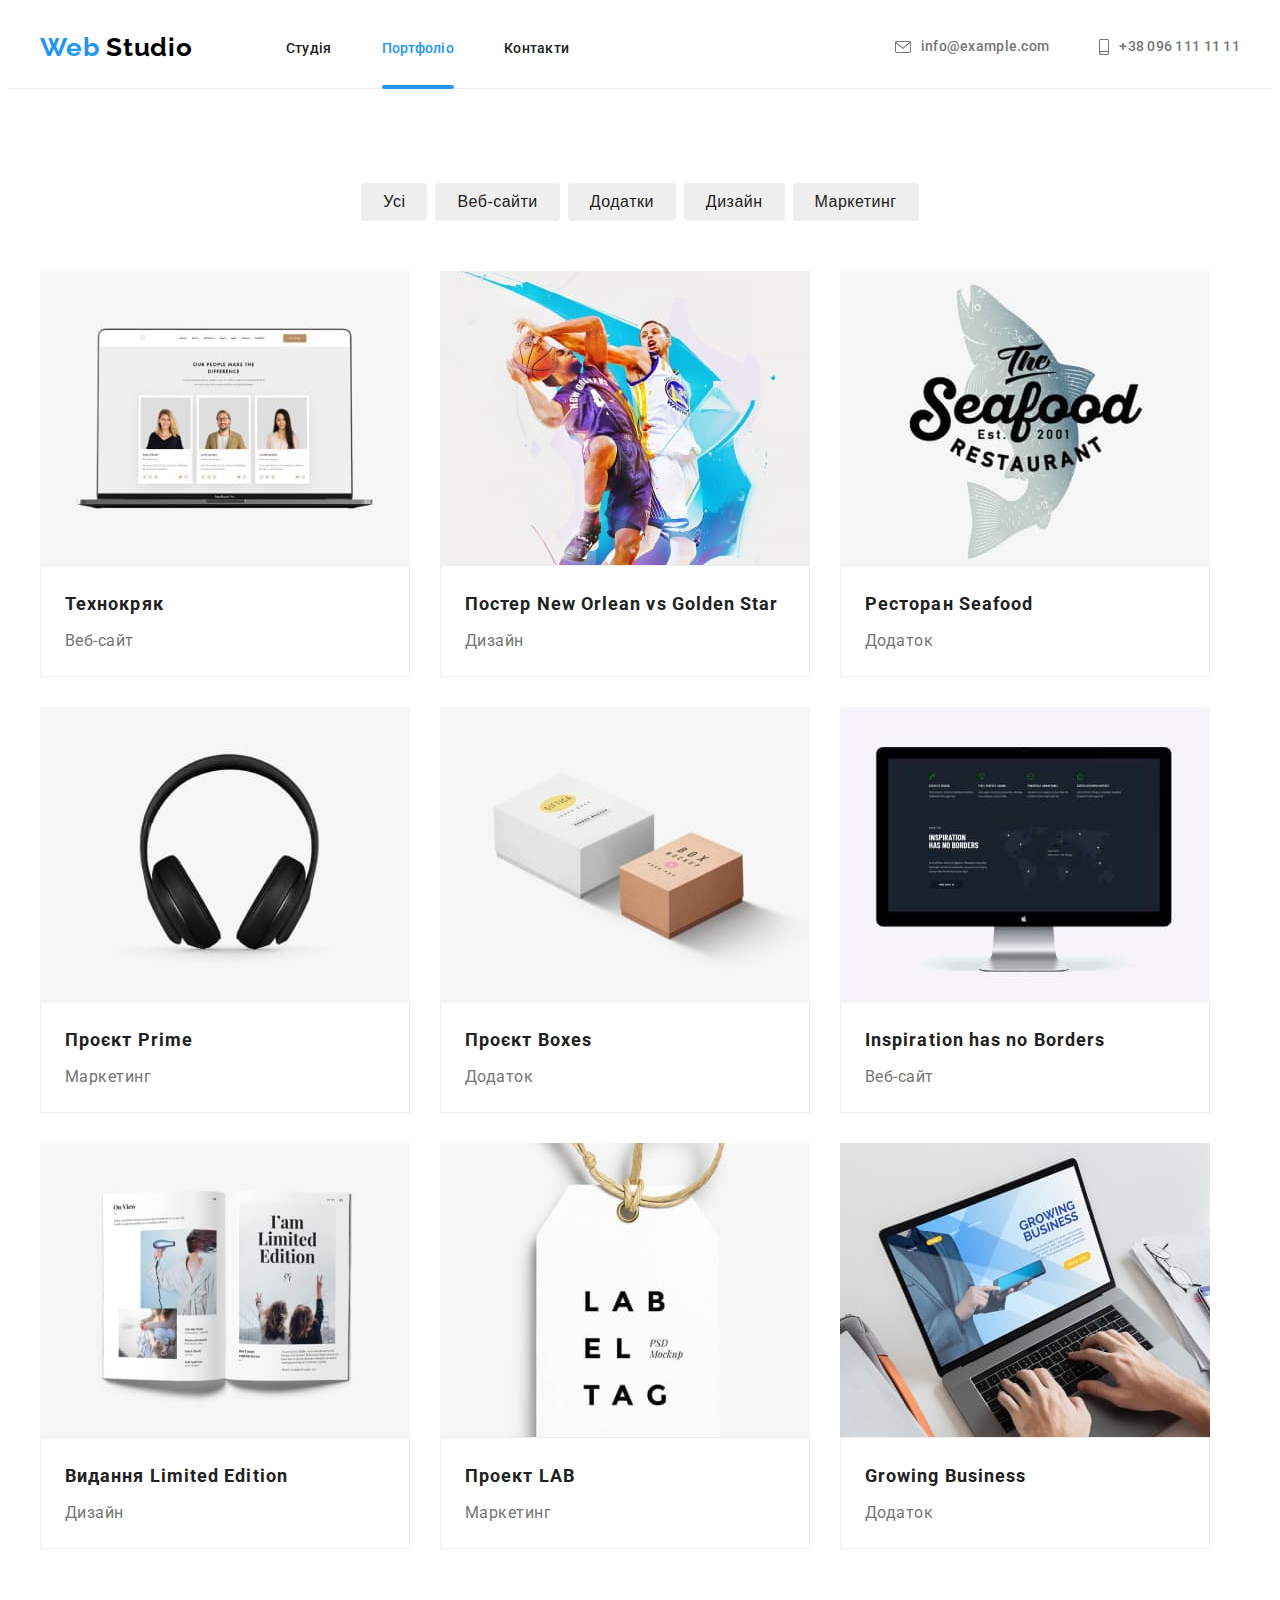
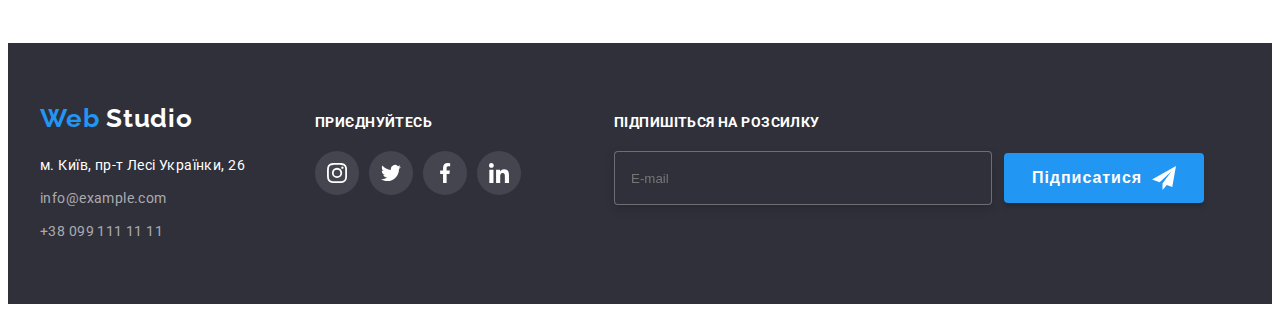
==== portfolio.html @ 5a2a3f29 "for inspection" ====
<!DOCTYPE html>
<html lang="uk">
	<head>
		<meta charset="UTF-8" />
		<meta http-equiv="X-UA-Compatible" content="IE=edge" />
		<meta name="viewport" content="width=device-width, initial-scale=1.0" />
		<title>Портфоліо</title>

		<!--Шрифти-->
		<link rel="preconnect" href="https://fonts.googleapis.com" />
		<link rel="preconnect" href="https://fonts.gstatic.com" crossorigin />
		<link
			href="https://fonts.googleapis.com/css2?family=Raleway:wght@700&family=Roboto:wght@400;500;700;900&display=swap"
			rel="stylesheet"
		/>

		<!-- Нормалізатор стилів modern-normalize -->
		<link
			rel="stylesheet"
			href="https://cdnjs.cloudflare.com/ajax/libs/modern-normalize/1.1.0/modern-normalize.min.css"
			integrity="sha512-wpPYUAdjBVSE4KJnH1VR1HeZfpl1ub8YT/NKx4PuQ5NmX2tKuGu6U/JRp5y+Y8XG2tV+wKQpNHVUX03MfMFn9Q=="
			crossorigin="anonymous"
			referrerpolicy="no-referrer"
		/>

		<!--Кастомні стилі-->
		<link rel="stylesheet" href="./css/styles.css" />
	</head>
	<body>
		<!--Cекція header-->
		<header class="header">
			<div class="container">
				<a href="" class="header-logo link">
					Web
					<span class="header-colortext">Studio</span>
				</a>
				<nav class="header-nav">
					<ul class="header-list list">
						<li class="header-item">
							<a href="./index.html" class="header-link link">Студія</a>
						</li>
						<li class="header-item">
							<a href="./portfolio.html" class="header-link link current">Портфоліо</a>
						</li>
						<li class="header-item">
							<a href="" class="header-link link">Контакти</a>
						</li>
					</ul>
				</nav>
				<ul class="header-group list">
					<li class="header-group-item">
						<a href="mailto:info@example.com" class="header-contact link">
							<svg class="header-soc-icon" width="16" height="12">
								<use href="./images/about-4/icons.svg#icon-envelope"></use>
							</svg>
							info@example.com
						</a>
					</li>
					<li class="header-group-item">
						<a href="tell:+380961111111" class="header-tel link">
							<svg class="header-soc-icon" width="10" height="16">
								<use href="./images/about-4/icons.svg#icon-smartphone"></use>
							</svg>
							+38 096 111 11 11
						</a>
					</li>
				</ul>
			</div>
		</header>

		<!--Блок унікального контенту на сторінці-->
		<main>
			<!--Cекція information-->
			<section class="section">
				<div class="container">
					<h1 class="visually-hidden">Джерела інформації компанії</h1>
					<ul class="filter list">
						<li class="filter-item">
							<button type="button" class="filter-btn">Усі</button>
						</li>
						<li class="filter-item">
							<button type="button" class="filter-btn">Веб-сайти</button>
						</li>
						<li class="filter-item">
							<button type="button" class="filter-btn">Додатки</button>
						</li>
						<li class="filter-item">
							<button type="button" class="filter-btn">Дизайн</button>
						</li>
						<li class="filter-item">
							<button type="button" class="filter-btn">Маркетинг</button>
						</li>
					</ul>
					<ul class="gallery list">
						<li class="gallery-item">
							<a href="" class="gallery-link link">
								<div class="gallery-top-wrap">
									<img src="./images/about-3/img-1.jpg" alt="фото технокряк" width="370" height="294" />
									<p class="gallery-top-text">
										Ресурс пропонує комплексні пропозиції з різним рівнем функціоналу та сервісів. Все це дозволить
										відвідувачу отримати вичерпні відомості про компанію чи приватну особу.
									</p>
								</div>
								<div class="gallery-content">
									<h2 class="gallery-title">Технокряк</h2>
									<p class="gallery-text">Веб-сайт</p>
								</div>
							</a>
						</li>
						<li class="gallery-item">
							<a href="" class="gallery-link link">
								<div class="gallery-top-wrap">
									<img
										src="./images/about-3/img-2.jpg"
										alt="фото Постер New Orlean vs Golden Star"
										width="370"
										height="294"
									/>
									<p class="gallery-top-text">
										Ресурс пропонує комплексні пропозиції з різним рівнем функціоналу та сервісів. Все це дозволить
										відвідувачу отримати вичерпні відомості про компанію чи приватну особу.
									</p>
								</div>
								<div class="gallery-content">
									<h2 class="gallery-title">Постер New Orlean vs Golden Star</h2>
									<p class="gallery-text">Дизайн</p>
								</div>
							</a>
						</li>
						<li class="gallery-item">
							<a href="" class="gallery-link link">
								<div class="gallery-top-wrap">
									<img src="./images/about-3/img-3.jpg" alt="фото Ресторан Seafood" width="370" height="294" />
									<p class="gallery-top-text">
										Ресурс пропонує комплексні пропозиції з різним рівнем функціоналу та сервісів. Все це дозволить
										відвідувачу отримати вичерпні відомості про компанію чи приватну особу.
									</p>
								</div>
								<div class="gallery-content">
									<h2 class="gallery-title">Ресторан Seafood</h2>
									<p class="gallery-text">Додаток</p>
								</div>
							</a>
						</li>
						<li class="gallery-item">
							<a href="" class="gallery-link link">
								<div class="gallery-top-wrap">
									<img src="./images/about-3/img-4.jpg" alt="фото Проєкт Prime" width="370" height="294" />
									<p class="gallery-top-text">
										Ресурс пропонує комплексні пропозиції з різним рівнем функціоналу та сервісів. Все це дозволить
										відвідувачу отримати вичерпні відомості про компанію чи приватну особу.
									</p>
								</div>
								<div class="gallery-content">
									<h2 class="gallery-title">Проєкт Prime</h2>
									<p class="gallery-text">Маркетинг</p>
								</div>
							</a>
						</li>
						<li class="gallery-item">
							<a href="" class="gallery-link link">
								<div class="gallery-top-wrap">
									<img src="./images/about-3/img-5.jpg" alt="фото Проєкт Boxes" width="370" height="294" />
									<p class="gallery-top-text">
										Ресурс пропонує комплексні пропозиції з різним рівнем функціоналу та сервісів. Все це дозволить
										відвідувачу отримати вичерпні відомості про компанію чи приватну особу.
									</p>
								</div>
								<div class="gallery-content">
									<h2 class="gallery-title">Проєкт Boxes</h2>
									<p class="gallery-text">Додаток</p>
								</div>
							</a>
						</li>
						<li class="gallery-item">
							<a href="" class="gallery-link link">
								<div class="gallery-top-wrap">
									<img
										src="./images/about-3/img-6.jpg"
										alt="фото Inspiration has no Borders"
										width="370"
										height="294"
									/>
									<p class="gallery-top-text">
										Ресурс пропонує комплексні пропозиції з різним рівнем функціоналу та сервісів. Все це дозволить
										відвідувачу отримати вичерпні відомості про компанію чи приватну особу.
									</p>
								</div>
								<div class="gallery-content">
									<h2 class="gallery-title">Inspiration has no Borders</h2>
									<p class="gallery-text">Веб-сайт</p>
								</div>
							</a>
						</li>
						<li class="gallery-item">
							<a href="" class="gallery-link link">
								<div class="gallery-top-wrap">
									<img src="./images/about-3/img-7.jpg" alt="фото Видання Limited Edition" width="370" height="294" />
									<p class="gallery-top-text">
										Ресурс пропонує комплексні пропозиції з різним рівнем функціоналу та сервісів. Все це дозволить
										відвідувачу отримати вичерпні відомості про компанію чи приватну особу.
									</p>
								</div>
								<div class="gallery-content">
									<h2 class="gallery-title">Видання Limited Edition</h2>
									<p class="gallery-text">Дизайн</p>
								</div>
							</a>
						</li>
						<li class="gallery-item">
							<a href="" class="gallery-link link">
								<div class="gallery-top-wrap">
									<img src="./images/about-3/img-8.jpg" alt="фото Проект LAB" width="370" height="294" />
									<p class="gallery-top-text">
										Ресурс пропонує комплексні пропозиції з різним рівнем функціоналу та сервісів. Все це дозволить
										відвідувачу отримати вичерпні відомості про компанію чи приватну особу.
									</p>
								</div>
								<div class="gallery-content">
									<h2 class="gallery-title">Проект LAB</h2>
									<p class="gallery-text">Маркетинг</p>
								</div>
							</a>
						</li>
						<li class="gallery-item">
							<a href="" class="gallery-link link">
								<div class="gallery-top-wrap">
									<img src="./images/about-3/img-9.jpg" alt="фото Growing Business" width="370" height="294" />
									<p class="gallery-top-text">
										Ресурс пропонує комплексні пропозиції з різним рівнем функціоналу та сервісів. Все це дозволить
										відвідувачу отримати вичерпні відомості про компанію чи приватну особу.
									</p>
								</div>
								<div class="gallery-content">
									<h2 class="gallery-title">Growing Business</h2>
									<p class="gallery-text">Додаток</p>
								</div>
							</a>
						</li>
					</ul>
				</div>
			</section>
		</main>

		<!--Cекція footer-->
		<footer class="footer">
			<div class="container">
				<div class="footer-conect">
					<a href="" class="footer-logo link">
						Web
						<span class="footer-colortext">Studio</span>
					</a>
					<address class="footer-address">
						<ul class="footer-list list">
							<li class="footer-item">
								<a href="" class="footer-link link">м. Київ, пр-т Лесі Українки, 26</a>
							</li>
							<li class="footer-item">
								<a href="mailto:info@example.com" class="footer-contact link">info@example.com</a>
							</li>
							<li class="footer-item">
								<a href="tel:+380991111111" class="footer-contact link">+38 099 111 11 11</a>
							</li>
						</ul>
					</address>
				</div>
				<div class="footer-soc">
					<h3 class="footer-soc-title">Приєднуйтесь</h3>
					<ul class="footer-soc-list list">
						<li class="footer-soc-item">
							<a href="" class="footer-soc-link link">
								<svg class="footer-soc-icon" width="20" height="20">
									<use href="./images/about-4/icons.svg#icon-instagram"></use>
								</svg>
							</a>
						</li>
						<li class="footer-soc-item">
							<a href="" class="footer-soc-link link">
								<svg class="footer-soc-icon" width="20" height="20">
									<use href="./images/about-4/icons.svg#icon-twitter"></use>
								</svg>
							</a>
						</li>
						<li class="footer-soc-item">
							<a href="" class="footer-soc-link link">
								<svg class="footer-soc-icon" width="20" height="20">
									<use href="./images/about-4/icons.svg#icon-facebook"></use>
								</svg>
							</a>
						</li>
						<li class="footer-soc-item">
							<a href="" class="footer-soc-link link">
								<svg class="footer-soc-icon" width="20" height="20">
									<use href="./images/about-4/icons.svg#icon-linkedin"></use>
								</svg>
							</a>
						</li>
					</ul>
				</div>
				<div class="footer-subscription">
					<h2 class="footer-subscription-title">Підпишіться на розсилку</h2>
					<div class="footer-subscription-form">
						<label class="footer-subscription-lable" for="user-email"></label>
						<input
							class="footer-subscription-input"
							type="email"
							name="user-email"
							id="user-email"
							placeholder="E-mail"
						/>
						<button class="footer-subscription-button" type="submit">
							Підписатися
							<svg class="footer-subscription-icon" width="24" height="24">
								<use href="./images/about-4/icons.svg#icon-send"></use>
							</svg>
						</button>
					</div>
				</div>
			</div>
		</footer>
	</body>
</html>
---- css/styles.css ----
:root {
	--main-title-color: #212121;
	--main-text-color: #757575;
	--main-contact-color: #757575;
	--main-tel-color: #757575;
	--main-logo-color: #2196f3;
	--main-color: #ffffff;
	--fill-color: #ffffff;
	--hover-focus-color: #2196f3;
	--hero-footer-background-color: #2f303a;
	--typical-lh: 1.14;
	--transition: 250ms cubic-bezier(0.4, 0, 0.2, 1);
}

p,
h1,
h2,
h3,
h4,
h5,
h6 {
	margin: 0;
}

ul {
	margin: 0;
	padding-left: 0;
}

button {
	cursor: pointer;
}

address {
	font-style: normal;
}
img {
	display: block;
	max-width: 100%;
	height: auto;
}

body {
	font-family: "Roboto", sans-serif;
}

.list {
	list-style: none;
}

.link {
	text-decoration: none;
}

.container {
	width: 1200px;
	padding-left: 15px;
	padding-right: 15px;
	margin-left: auto;
	margin-right: auto;
	/* outline: 2px solid red; */
}

.visually-hidden {
	position: absolute;
	white-space: nowrap;
	width: 1px;
	height: 1px;
	overflow: hidden;
	border: 0;
	padding: 0;
	clip: rect(0 0 0 0);
	clip-path: inset(50%);
	margin: -1px;
}

.title {
	font-weight: 700;
	font-size: 36px;
	line-height: 1.16;
	text-align: center;
	letter-spacing: 0.03em;
}

.section {
	padding-top: 94px;
	padding-bottom: 94px;
}

/* ----------------Секція header------------ */

.header {
	padding-top: 24px;
	padding-bottom: 25px;
	border-bottom: 1px solid #ececec;
}

.header-list {
	display: flex;
	column-gap: 50px;
}

.header .container {
	display: flex;
	align-items: center;
}

.header-group {
	display: flex;
	margin-left: auto;
}

.header-logo {
	font-family: "Raleway", sans-serif;
	font-weight: 700;
	font-size: 26px;
	line-height: 1.19;
	letter-spacing: 0.03em;
	color: var(--main-logo-color);
	margin-right: 93px;
}

.header-colortext {
	color: #000000;
}

.header-link {
	font-weight: 500;
	font-size: 14px;
	line-height: var(--typical-lh);
	letter-spacing: 0.02em;
	color: #212121;
	transition: color var(--transition);
	padding-bottom: 32px;
	padding-top: 32px;
	position: relative;
}

.current {
	color: #2196f3;
}

.header-link.current::after {
	content: "";
	position: absolute;
	width: 100%;
	height: 4px;
	background-color: #2196f3;
	border-radius: 2px;
	display: block;
	left: 0;
	bottom: -1px;
}

.header-contact {
	font-weight: 500;
	font-size: 14px;
	line-height: var(--typical-lh);
	letter-spacing: 0.02em;
	color: var(--main-contact-color);
	display: flex;
	align-items: center;
	transition: color var(--transition);
}

.header-tel {
	font-weight: 500;
	font-size: 14px;
	line-height: var(--typical-lh);
	letter-spacing: 0.02em;
	color: var(--main-tel-color);
	display: flex;
	align-items: center;
	transition: color var(--transition);
}

.header-group-item:not(:last-child) {
	margin-right: 50px;
}

.header-link:hover,
.header-link:focus {
	color: var(--hover-focus-color);
}

.header-contact:hover,
.header-contact:focus {
	color: var(--hover-focus-color);
}

.header-contact:hover .header-soc-icon,
.header-contact:focus .header-soc-icon {
	fill: currentColor;
}

.header-tel:hover,
.header-tel:focus {
	color: var(--hover-focus-color);
}

.header-tel:hover .header-soc-icon,
.header-tel:focus .header-soc-icon {
	fill: currentColor;
}

.header-soc-icon {
	margin-right: 10px;
	fill: var(--main-contact-color);
}

/* --------------Секція hero------------- */

.hero {
	background-image: linear-gradient(rgba(47, 48, 58, 0.4), rgba(47, 48, 58, 0.4)), url(../images/about-4/Img.jpg);
	background-repeat: no-repeat;
	background-position: center;
	background-size: cover;
	max-width: 1600px;
	margin: 0 auto;
	padding-top: 200px;
	padding-bottom: 200px;
}

.hero-title {
	font-weight: 900;
	font-size: 44px;
	line-height: 1.36;
	text-align: center;
	letter-spacing: 0.06em;
	text-transform: uppercase;
	color: var(--main-color);
	max-width: 696px;
	margin: 0 auto;
}

.hero-btn {
	min-width: 216px;
	height: 50px;
	font-family: inherit;
	font-weight: 700;
	font-size: 16px;
	line-height: 1.88;
	display: flex;
	align-items: center;
	text-align: center;
	letter-spacing: 0.06em;
	color: var(--main-color);
	background-color: #2196f3;
	cursor: pointer;
	display: block;
	margin: 0 auto;
	margin-top: 30px;
	box-shadow: 0px 4px 4px rgba(0, 0, 0, 0.15);
	border-radius: 4px;
	border: transparent;
}

/* --------------Cекція about------------- */

.about-list {
	display: flex;
	column-gap: 30px;
}

.about-soc-link {
	width: 270px;
	height: 120px;
	border-radius: 4px;
	background-color: #f5f4fa;
	display: flex;
	align-items: center;
	justify-content: center;
}

.about-soc-icon {
	fill: #212121;
}

.about-list {
	display: flex;
	justify-content: center;
}

.about-title {
	font-weight: 700;
	font-size: 14px;
	line-height: var(--typical-lh);
	letter-spacing: 0.03em;
	text-transform: uppercase;
	color: var(--main-title-color);
	margin-bottom: 10px;
	margin-top: 30px;
}

.about-text {
	font-size: 14px;
	line-height: 1.71;
	letter-spacing: 0.03em;
	color: var(--main-text-color);
}

.about-item {
	max-width: 270px;
}

/* -----------Cекція employment------------ */

.employment-list {
	display: flex;
	column-gap: 30px;
}

.employment {
	padding-top: 0;
}

.employment-title {
	color: var(--main-title-color);
	margin-bottom: 50px;
}

.employment-item {
	position: relative;
}

.employment-bottom-title {
	font-weight: 700;
	font-size: 14px;
	line-height: 1.14;
	letter-spacing: 0.03em;
	text-transform: uppercase;
	color: var(--main-color);
	bottom: 0;
	position: absolute;
	width: 370px;
	height: 70px;
	background-color: rgba(47, 48, 58, 0.8);
	display: flex;
	align-items: center;
	justify-content: center;
}

/* -----------Cекція portfolio--------- */

.portfolio {
	background-color: #f5f4fa;
	max-width: 1600px;
	margin: 0 auto;
}

.portfolio-title {
	color: var(--main-title-color);
	margin-bottom: 50px;
}

.portfolio-list {
	display: flex;
	column-gap: 30px;
}

.portfolio-item {
	width: calc((100% - 30px) / 4);
	border-radius: 0px 0px 4px 4px;
	box-shadow: 0px 1px 3px rgba(0, 0, 0, 0.12), 0px 1px 1px rgba(0, 0, 0, 0.14), 0px 2px 1px rgba(0, 0, 0, 0.2);
	background-color: #ffffff;
}

.portfolio-conect {
	padding-top: 30px;
	padding-bottom: 30px;
}

.portfolio-title-name {
	font-weight: 500;
	font-size: 16px;
	line-height: 1.18;
	text-align: center;
	letter-spacing: 0.03em;
	color: var(--main-title-color);
}

.portfolio-text {
	font-size: 16px;
	line-height: 1.18;
	text-align: center;
	letter-spacing: 0.03em;
	color: var(--main-text-color);
	margin-top: 10px;
	margin-bottom: 16px;
}

.portfolio-soc {
	display: flex;
	justify-content: center;
	gap: 10px;
}

.portfolio-soc-link {
	width: 44px;
	height: 44px;
	border-radius: 50%;
	background-color: #ffffff;
	display: flex;
	align-items: center;
	justify-content: center;
	transition: background-color var(--transition);
}

.portfolio-soc-icon {
	fill: #afb1b8;
	transition: fill var(--transition);
}

.portfolio-soc-link:hover,
.portfolio-soc-link:focus {
	background-color: #2196f3;
}

.portfolio-soc-link:hover .portfolio-soc-icon,
.portfolio-soc-link:focus .portfolio-soc-icon {
	fill: var(--fill-color);
}

/* ----------------Секція customers-------------- */

.customers-title {
	margin-bottom: 50px;
}

.customers-list {
	display: flex;
}

.customers-item:not(:last-child) {
	margin-right: 30px;
}

.customers-soc-link {
	width: 170px;
	height: 92px;
	border: 1px solid #afb1b8;
	border-radius: 4px;
	display: flex;
	align-items: center;
	justify-content: center;
	transition: border-color var(--transition);
}

.customers-soc-link:hover,
.customers-soc-link:focus {
	border-color: var(--hover-focus-color);
}

.customers-soc-icon {
	fill: #afb1b8;
	transition: fill var(--transition);
}

.customers-soc-link:hover .customers-soc-icon,
.customers-soc-link:focus .customers-soc-icon {
	fill: var(--hover-focus-color);
}

/* ----------------Cекція footer------------------- */

.footer {
	background-color: var(--hero-footer-background-color);
	padding-top: 60px;
	padding-bottom: 60px;
}

.footer .container {
	display: flex;
	align-items: baseline;
}

.footer-logo {
	font-family: "Raleway", sans-serif;
	font-weight: 700;
	font-size: 26px;
	line-height: 1.19;
	letter-spacing: 0.03em;
	color: var(--main-logo-color);
}

.footer-colortext {
	color: var(--main-color);
}

.footer-address {
	font-style: normal;
}

.footer-link {
	font-size: 14px;
	line-height: 1.71;
	letter-spacing: 0.03em;
	color: var(--main-color);
}

.footer-contact {
	font-size: 14px;
	line-height: 1.71;
	letter-spacing: 0.03em;
	color: rgba(255, 255, 255, 0.6);
}

.footer-item {
	margin-top: 20px;
}

.footer-item:not(:first-child) {
	margin-top: 9px;
}

.footer-soc {
	margin-left: 70px;
}

.footer-soc-title {
	font-weight: 700;
	font-size: 14px;
	line-height: 1.14;
	letter-spacing: 0.03em;
	text-transform: uppercase;
	color: var(--main-color);
	margin-bottom: 20px;
}

.footer-soc-list {
	display: flex;
	justify-content: center;
	gap: 10px;
}

.footer-soc-link {
	width: 44px;
	height: 44px;
	border-radius: 50%;
	background-color: rgba(255, 255, 255, 0.1);
	display: flex;
	align-items: center;
	justify-content: center;
	transition: background-color var(--transition);
}

.footer-soc-icon {
	fill: var(--fill-color);
	transition: fill var(--transition);
}

.footer-soc-link:hover,
.footer-soc-link:focus {
	background-color: #2196f3;
}

.footer-soc-link:hover .footer-soc-icon,
.footer-soc-link:focus .footer-soc-icon {
	fill: var(--fill-color);
}

.footer-subscription {
	margin-left: 93px;
}

.footer-subscription-title {
	font-weight: 700;
	font-size: 14px;
	line-height: 1.14;
	letter-spacing: 0.03em;
	text-transform: uppercase;
	color: var(--main-color);
	margin-bottom: 20px;
}

.footer-subscription-input {
	width: 358px;
	height: 50px;
	border: 1px solid rgba(255, 255, 255, 0.3);
	filter: drop-shadow(0px 4px 4px rgba(0, 0, 0, 0.15));
	border-radius: 4px;
	background-color: #2f303a;
	padding-left: 16px;
}

.footer-subscription-input:focus {
	outline-color: #2196f3;
}

.footer-subscription-form {
	display: flex;
	align-items: center;
	justify-content: center;
}

.footer-subscription-button {
	width: 200px;
	height: 50px;
	background-color: #2196f3;
	font-weight: 700;
	font-size: 16px;
	line-height: 1.88;
	letter-spacing: 0.06em;
	color: var(--main-color);
	border: transparent;
	border-radius: 4px;
	box-shadow: 0px 4px 4px rgba(0, 0, 0, 0.15);
	margin-left: 12px;
	display: flex;
	align-items: center;
	justify-content: center;
}

.footer-subscription-icon {
	fill: var(--fill-color);
	margin-left: 10px;
}

/* -----------------Портфоліо (другий макет)------------ */

.filter-btn {
	font-weight: 500;
	font-size: 16px;
	line-height: 1.62;
	text-align: center;
	letter-spacing: 0.03em;
	color: #212121;
	border: transparent;
	border-radius: 4px;
	padding: 6px 22px;
	transition: background-color var(--transition), color var(--transition), box-shadow var(--transition);
}

.filter-btn:hover,
.filter-btn:focus {
	background-color: #2196f3;
	color: var(--fill-color);
	box-shadow: 0px 3px 1px rgba(0, 0, 0, 0.1), 0px 1px 2px rgba(0, 0, 0, 0.08), 0px 2px 2px rgba(0, 0, 0, 0.12);
}

.gallery-title {
	font-weight: 700;
	font-size: 18px;
	line-height: 2;
	letter-spacing: 0.06em;
	color: var(--main-title-color);
}

.gallery-text {
	font-size: 16px;
	line-height: 1.88;
	letter-spacing: 0.03em;
	color: var(--main-text-color);
	margin-top: 4px;
}

.filter {
	display: flex;
	flex-wrap: wrap;
	gap: 8px;
	justify-content: center;
	margin-bottom: 50px;
}

.gallery {
	display: flex;
	flex-wrap: wrap;
	gap: 30px;
}

.gallery-link:hover,
.gallery-link:focus {
	box-shadow: 0px 1px 1px rgba(0, 0, 0, 0.12), 0px 4px 4px rgba(0, 0, 0, 0.06), 1px 4px 6px rgba(0, 0, 0, 0.16);
}

.gallery-link {
	display: block;
	transition: box-shadow var(--transition);
}

.gallery-content {
	padding: 20px 24px 20px 24px;
	border: 1px solid #eeeeee;
}

.gallery-link:hover .gallery-top-text,
.gallery-link:focus .gallery-top-text {
	transform: translateY(0);
}

.gallery-top-wrap {
	position: relative;
	overflow: hidden;
}

.gallery-top-text {
	font-weight: 400;
	font-size: 18px;
	line-height: 1.56;
	letter-spacing: 0.03em;
	color: var(--main-color);
	background-color: rgba(33, 150, 243, 0.9);
	position: absolute;
	top: 0;
	left: 0;
	padding: 63px 24px;
	transform: translateY(100%);
	transition: transform var(--transition);
}

/* -------------- Модальне вікно -----------------------*/

.backdrop {
	position: fixed;
	top: 0;
	width: 100%;
	height: 100%;
	background-color: rgba(0, 0, 0, 0.2);
	transition: opacity 500ms linear, visibility 500ms;
}

.modal {
	position: absolute;
	width: 528px;
	height: 581px;
	left: 50%;
	top: 50%;
	transform: translate(-50%, -50%);
	background-color: #ffffff;
	border-radius: 4px;
	box-shadow: 0px 1px 3px rgba(0, 0, 0, 0.12), 0px 1px 1px rgba(0, 0, 0, 0.14), 0px 2px 1px rgba(0, 0, 0, 0.2);
	padding: 40px 39px 40px 41px;
}

.modal-close {
	position: absolute;
	right: 8px;
	top: 8px;
	width: 30px;
	height: 30px;
	border: 1px solid rgba(0, 0, 0, 0.1);
	border-radius: 50%;
	background-color: transparent;
	display: flex;
	align-items: center;
	justify-content: center;
}

.modal-title {
	font-weight: 700;
	font-size: 20px;
	line-height: 1.15;
	text-align: center;
	letter-spacing: 0.03em;
	color: #212121;
	margin-bottom: 12px;
}

.input-title {
	font-weight: 400;
	font-size: 12px;
	line-height: 1.16;
	letter-spacing: 0.01em;
	color: #757575;
	display: block;
	margin-bottom: 4px;
}

.input-field {
	margin-bottom: 10px;
}

.input-wrap {
	position: relative;
}

.form-input {
	width: 100%;
	height: 40px;
	border: 1px solid rgba(33, 33, 33, 0.2);
	border-radius: 4px;
	font-size: 12px;
	padding-left: 42px;
}

.form-input:hover,
.form-input:focus {
	outline-color: #2196f3;
	cursor: pointer;
}

.form-input:hover + .input-icon,
.form-input:focus + .input-icon {
	fill: #2196f3;
	transition: var(--transition);
}

.input-icon {
	position: absolute;
	left: 12px;
	top: 50%;
	transform: translateY(-50%);
}

.modal-text {
	width: 448px;
	height: 120px;
	border: 1px solid rgba(33, 33, 33, 0.2);
	border-radius: 4px;
	font-weight: 400;
	font-size: 12px;
	line-height: 1.16;
	letter-spacing: 0.01em;
	color: rgba(117, 117, 117, 0.5);
	padding: 12px 16px;
	resize: none;
}

.modal-text:hover,
.modal-text:focus {
	outline-color: #2196f3;
	cursor: pointer;
}

.check-text {
	font-size: 14px;
	line-height: 1.71;
	letter-spacing: 0.03em;
	color: #757575;
	display: flex;
	align-items: center;
}

.check-text:hover {
	cursor: pointer;
}

.check-text span {
	width: 16px;
	height: 15px;
	border: 2px solid #212121;
	border-radius: 3px;
	margin-right: 8px;
	display: flex;
	align-items: center;
	justify-content: center;
	transition: background-color var(--transition), border-color var(--transition);
}

.check-icon {
	fill: transparent;
	transition: fill var(--transition);
}

.modal-checkbox {
	display: block;
	align-items: center;
	justify-content: center;
}

.modal-checkbox-link {
	font-weight: 400;
	font-size: 14px;
	line-height: 1.71;
	letter-spacing: 0.03em;
	margin-left: 5px;
	color: #2196f3;
}

.input-check:checked + .check-text span {
	background-color: #2196f3;
	border-color: #2196f3;
	border: none;
}

.input-check:checked + .check-text .check-icon {
	fill: var(--main-color);
}

.input-check:focus + .check-text span {
	border-color: #2196f3;
}

.form-btn {
	width: 200px;
	height: 50px;
	font-weight: 700;
	letter-spacing: 0.06em;
	color: var(--main-color);
	background-color: #188ce8;
	border-radius: 4px;
	box-shadow: 0px 4px 4px rgba(0, 0, 0, 0.15);
	border: transparent;
	display: block;
	margin: 0 auto;
}

.is-hidden {
	opacity: 0;
	visibility: hidden;
	pointer-events: none;
}

.no-scroll {
	overflow: hidden;
}

.modal-soc-icon {
	fill: #000000;
}

.modal-soc-icon:hover,
.modal-soc-icon:focus {
	fill: var(--hover-focus-color);
}
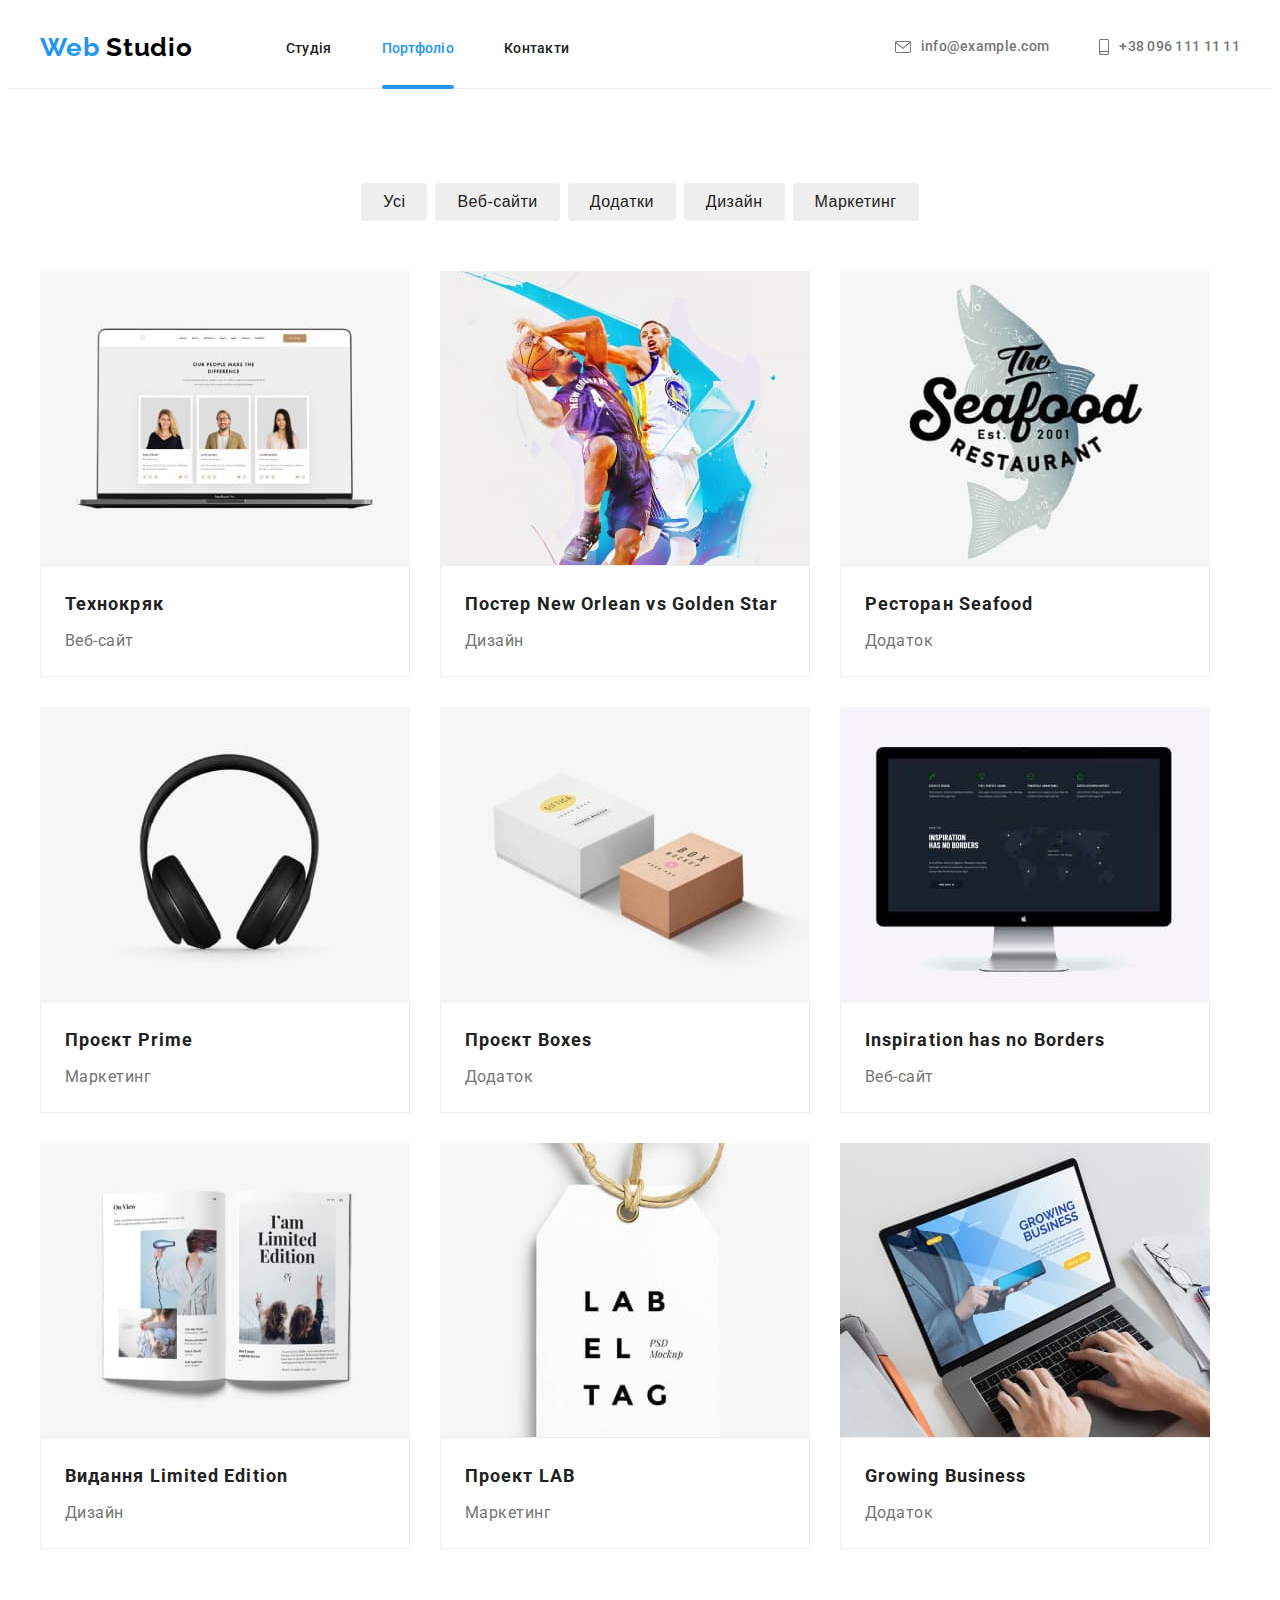
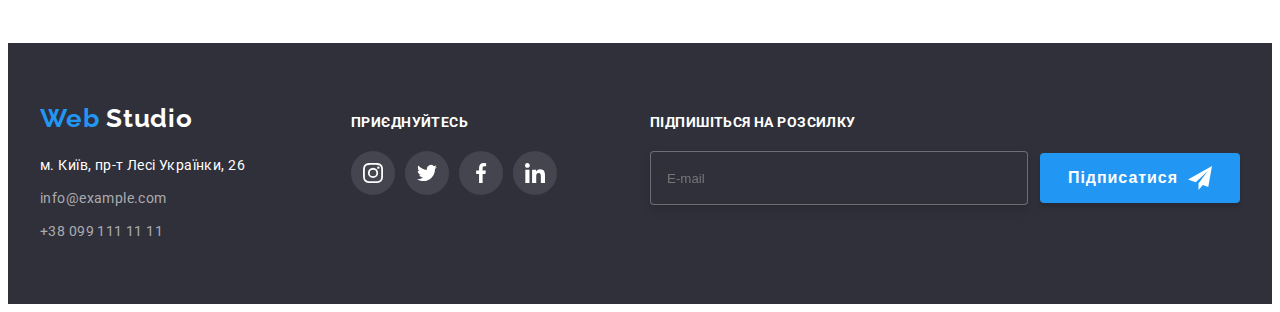
==== commit f15f94e8: "corrected" ====
--- a/portfolio.html
+++ b/portfolio.html
@@ -299,22 +299,17 @@
 				</div>
 				<div class="footer-subscription">
 					<h2 class="footer-subscription-title">Підпишіться на розсилку</h2>
-					<div class="footer-subscription-form">
-						<label class="footer-subscription-lable" for="user-email"></label>
-						<input
-							class="footer-subscription-input"
-							type="email"
-							name="user-email"
-							id="user-email"
-							placeholder="E-mail"
-						/>
-						<button class="footer-subscription-button" type="submit">
-							Підписатися
-							<svg class="footer-subscription-icon" width="24" height="24">
-								<use href="./images/about-4/icons.svg#icon-send"></use>
-							</svg>
-						</button>
-					</div>
+					<form class="footer-form">
+						<div class="footer-subscription-form">
+							<input class="footer-subscription-input" type="email" name="email" id="email" placeholder="E-mail" />
+							<button class="footer-subscription-button" type="submit">
+								Підписатися
+								<svg class="footer-subscription-icon" width="24" height="24">
+									<use href="./images/about-4/icons.svg#icon-send"></use>
+								</svg>
+							</button>
+						</div>
+					</form>
 				</div>
 			</div>
 		</footer>
--- a/css/styles.css
+++ b/css/styles.css
@@ -474,6 +474,10 @@
 	align-items: baseline;
 }
 
+.footer-conect {
+	flex-grow: 1;
+}
+
 .footer-logo {
 	font-family: "Raleway", sans-serif;
 	font-weight: 700;
@@ -764,10 +768,11 @@
 	color: #757575;
 	display: block;
 	margin-bottom: 4px;
+	cursor: pointer;
 }
 
 .input-field {
-	margin-bottom: 10px;
+	margin-bottom: 20px;
 }
 
 .input-wrap {
@@ -803,6 +808,7 @@
 }
 
 .modal-text {
+	display: block;
 	width: 448px;
 	height: 120px;
 	border: 1px solid rgba(33, 33, 33, 0.2);
@@ -829,6 +835,7 @@
 	color: #757575;
 	display: flex;
 	align-items: center;
+	justify-content: center;
 }
 
 .check-text:hover {
@@ -893,6 +900,7 @@
 	border: transparent;
 	display: block;
 	margin: 0 auto;
+	margin-top: 30px;
 }
 
 .is-hidden {
